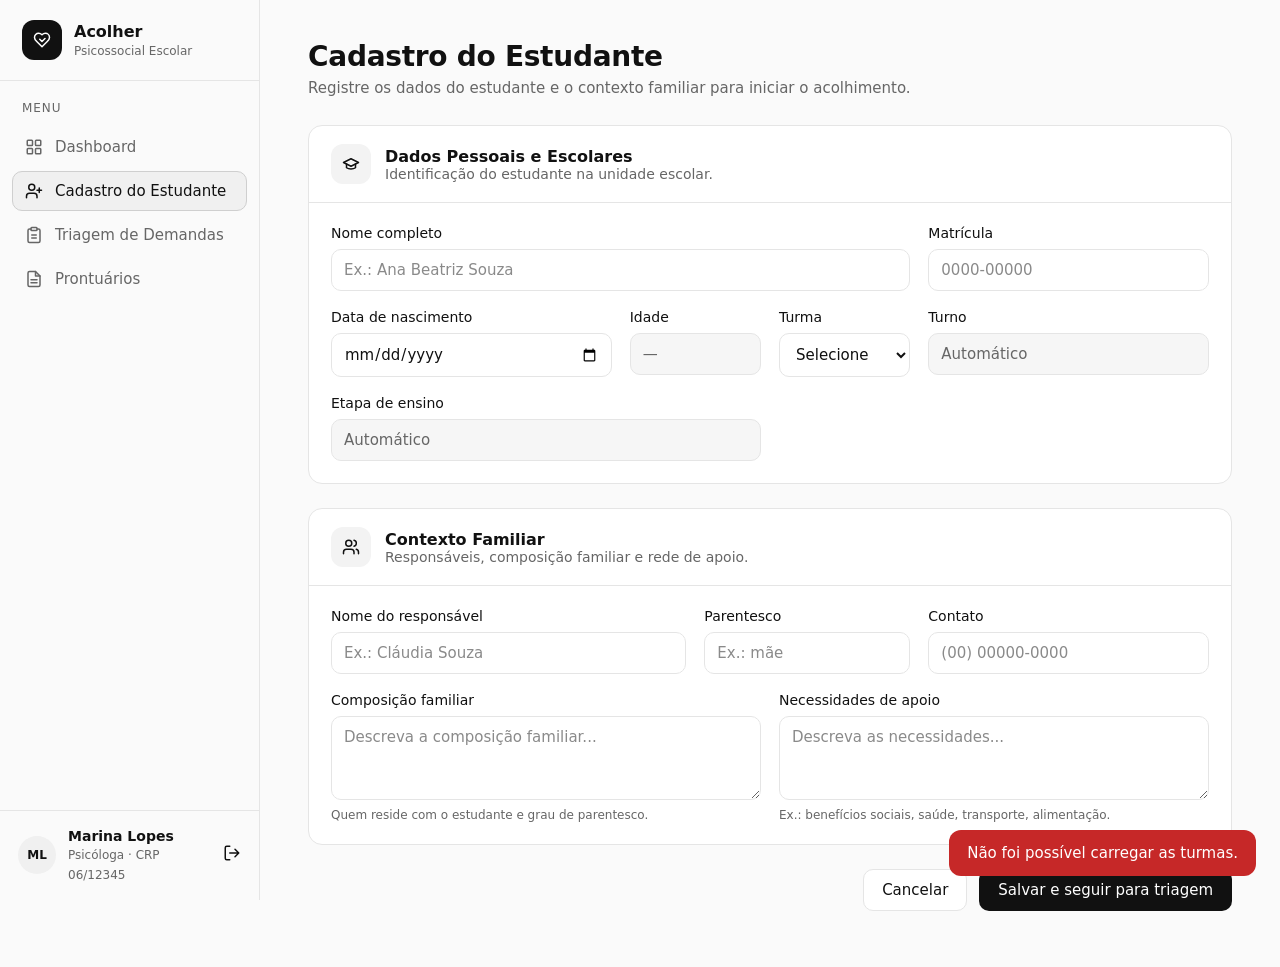
==== cadastro-estudante.html @ e1e07deb "Tela Cadastro Estudante Finalizado" ====
<!DOCTYPE html>
<html lang="pt-BR">
<head>
  <meta charset="UTF-8">
  <meta name="viewport" content="width=device-width, initial-scale=1">
  <title>Cadastro do Estudante · Acolher</title>
  <link rel="stylesheet" href="assets/css/style.css">
</head>
<body>

<!-- Ícones reaproveitáveis: usamos <use href="#i-nome"> onde precisar -->
<svg width="0" height="0" style="position:absolute" aria-hidden="true">
  <defs>
    <symbol id="i-logo" viewBox="0 0 24 24"><path d="M19 14c1.5-1.5 3-3.2 3-5.5A5.5 5.5 0 0 0 16.5 3c-1.8 0-3 .5-4.5 2-1.5-1.5-2.7-2-4.5-2A5.5 5.5 0 0 0 2 8.5c0 2.3 1.5 4 3 5.5l7 7Z"/><path d="m9 11 3 3 4-4"/></symbol>
    <symbol id="i-grid" viewBox="0 0 24 24"><rect x="3" y="3" width="7" height="7" rx="1"/><rect x="14" y="3" width="7" height="7" rx="1"/><rect x="14" y="14" width="7" height="7" rx="1"/><rect x="3" y="14" width="7" height="7" rx="1"/></symbol>
    <symbol id="i-user-plus" viewBox="0 0 24 24"><path d="M16 21v-2a4 4 0 0 0-4-4H6a4 4 0 0 0-4 4v2"/><circle cx="9" cy="7" r="4"/><path d="M19 8v6M22 11h-6"/></symbol>
    <symbol id="i-clipboard" viewBox="0 0 24 24"><rect x="8" y="2" width="8" height="4" rx="1"/><path d="M16 4h2a2 2 0 0 1 2 2v14a2 2 0 0 1-2 2H6a2 2 0 0 1-2-2V6a2 2 0 0 1 2-2h2M9 12h6M9 16h6"/></symbol>
    <symbol id="i-file" viewBox="0 0 24 24"><path d="M14 2H6a2 2 0 0 0-2 2v16a2 2 0 0 0 2 2h12a2 2 0 0 0 2-2V8Z"/><path d="M14 2v6h6M8 13h8M8 17h8"/></symbol>
    <symbol id="i-logout" viewBox="0 0 24 24"><path d="M9 21H5a2 2 0 0 1-2-2V5a2 2 0 0 1 2-2h4M16 17l5-5-5-5M21 12H9"/></symbol>
    <symbol id="i-school" viewBox="0 0 24 24"><path d="M22 10 12 5 2 10l10 5 10-5Z"/><path d="M6 12v5c3 2 9 2 12 0v-5"/></symbol>
    <symbol id="i-users" viewBox="0 0 24 24"><path d="M16 21v-2a4 4 0 0 0-4-4H6a4 4 0 0 0-4 4v2"/><circle cx="9" cy="7" r="4"/><path d="M22 21v-2a4 4 0 0 0-3-3.9M16 3.1a4 4 0 0 1 0 7.8"/></symbol>
  </defs>
</svg>

<div class="layout">

  <!-- ============ MENU LATERAL ============ -->
  <aside class="sidebar">
    <div class="marca">
      <div class="marca-icone"><svg class="icone"><use href="#i-logo"/></svg></div>
      <div>
        <strong>Acolher</strong>
        <span>Psicossocial Escolar</span>
      </div>
    </div>

    <nav class="menu">
      <p class="menu-titulo">MENU</p>
      <!-- As outras telas ainda não existem: os links serão ligados quando forem criadas -->
      <a href="#" title="Em breve"><svg class="icone"><use href="#i-grid"/></svg>Dashboard</a>
      <a href="cadastro-estudante.html" class="ativo"><svg class="icone"><use href="#i-user-plus"/></svg>Cadastro do Estudante</a>
      <a href="#" title="Em breve"><svg class="icone"><use href="#i-clipboard"/></svg>Triagem de Demandas</a>
      <a href="#" title="Em breve"><svg class="icone"><use href="#i-file"/></svg>Prontuários</a>
    </nav>

    <!-- Usuário logado (fixo por enquanto; virá da sessão quando existir login) -->
    <div class="usuario">
      <div class="avatar">ML</div>
      <div class="usuario-info">
        <strong>Marina Lopes</strong>
        <span>Psicóloga · CRP 06/12345</span>
      </div>
      <a href="#" class="sair" title="Sair"><svg class="icone"><use href="#i-logout"/></svg></a>
    </div>
  </aside>

  <!-- ============ CONTEÚDO ============ -->
  <main class="conteudo">
    <h1>Cadastro do Estudante</h1>
    <p class="subtitulo">Registre os dados do estudante e o contexto familiar para iniciar o acolhimento.</p>

    <!-- novalidate: a validação é feita pelo nosso JS (e pelo PHP), com mensagens em português -->
    <form id="form-estudante" novalidate>

      <!-- ---------- Card 1: dados pessoais e escolares ---------- -->
      <section class="card">
        <header class="card-topo">
          <div class="card-icone"><svg class="icone"><use href="#i-school"/></svg></div>
          <div>
            <h2>Dados Pessoais e Escolares</h2>
            <p>Identificação do estudante na unidade escolar.</p>
          </div>
        </header>

        <div class="grade">
          <div class="campo col-8">
            <label for="nome_completo">Nome completo</label>
            <input id="nome_completo" name="nome_completo" type="text" maxlength="150" placeholder="Ex.: Ana Beatriz Souza" required>
            <small class="erro" data-erro="nome_completo"></small>
          </div>

          <div class="campo col-4">
            <label for="matricula">Matrícula</label>
            <input id="matricula" name="matricula" type="text" maxlength="10" inputmode="numeric" placeholder="0000-00000" required>
            <small class="erro" data-erro="matricula"></small>
          </div>

          <div class="campo col-4">
            <label for="data_nascimento">Data de nascimento</label>
            <input id="data_nascimento" name="data_nascimento" type="date" required>
            <small class="erro" data-erro="data_nascimento"></small>
          </div>

          <!-- Idade: calculada pelo JS, não vai para o banco -->
          <div class="campo col-2">
            <label for="idade">Idade</label>
            <input id="idade" type="text" value="—" readonly tabindex="-1">
          </div>

          <div class="campo col-2">
            <label for="turma_id">Turma</label>
            <select id="turma_id" name="turma_id" required>
              <option value="">Selecione</option>
            </select>
            <small class="erro" data-erro="turma_id"></small>
          </div>

          <!-- Turno e Etapa: preenchidos automaticamente a partir da turma escolhida -->
          <div class="campo col-4">
            <label for="turno">Turno</label>
            <input id="turno" type="text" value="Automático" readonly tabindex="-1">
          </div>

          <div class="campo col-6">
            <label for="etapa">Etapa de ensino</label>
            <input id="etapa" type="text" value="Automático" readonly tabindex="-1">
          </div>
        </div>
      </section>

      <!-- ---------- Card 2: contexto familiar ---------- -->
      <section class="card">
        <header class="card-topo">
          <div class="card-icone"><svg class="icone"><use href="#i-users"/></svg></div>
          <div>
            <h2>Contexto Familiar</h2>
            <p>Responsáveis, composição familiar e rede de apoio.</p>
          </div>
        </header>

        <div class="grade">
          <div class="campo col-5">
            <label for="responsavel_nome">Nome do responsável</label>
            <input id="responsavel_nome" name="responsavel_nome" type="text" maxlength="150" placeholder="Ex.: Cláudia Souza" required>
            <small class="erro" data-erro="responsavel_nome"></small>
          </div>

          <div class="campo col-3">
            <label for="responsavel_parentesco">Parentesco</label>
            <input id="responsavel_parentesco" name="responsavel_parentesco" type="text" maxlength="40" placeholder="Ex.: mãe" required>
            <small class="erro" data-erro="responsavel_parentesco"></small>
          </div>

          <div class="campo col-4">
            <label for="responsavel_telefone">Contato</label>
            <input id="responsavel_telefone" name="responsavel_telefone" type="tel" maxlength="15" inputmode="numeric" placeholder="(00) 00000-0000" required>
            <small class="erro" data-erro="responsavel_telefone"></small>
          </div>

          <div class="campo col-6">
            <label for="composicao_familiar">Composição familiar</label>
            <textarea id="composicao_familiar" name="composicao_familiar" rows="3" placeholder="Descreva a composição familiar..."></textarea>
            <small class="dica">Quem reside com o estudante e grau de parentesco.</small>
          </div>

          <div class="campo col-6">
            <label for="necessidades_apoio">Necessidades de apoio</label>
            <textarea id="necessidades_apoio" name="necessidades_apoio" rows="3" placeholder="Descreva as necessidades..."></textarea>
            <small class="dica">Ex.: benefícios sociais, saúde, transporte, alimentação.</small>
          </div>
        </div>
      </section>

      <div class="acoes">
        <button type="button" id="btn-cancelar" class="btn btn-claro">Cancelar</button>
        <button type="submit" id="btn-salvar" class="btn btn-escuro">Salvar e seguir para triagem</button>
      </div>
    </form>
  </main>
</div>

<!-- Aviso rápido (sucesso/erro) no canto da tela -->
<div id="aviso" class="aviso" role="status" aria-live="polite"></div>

<script src="assets/js/cadastro.js"></script>
</body>
</html>
---- assets/css/style.css ----
/* =====================================================
   style.css — estilos compartilhados por todas as telas
   (as próximas telas reaproveitam este mesmo arquivo)
   ===================================================== */

/* ---------- Cores e medidas em um lugar só (fácil de trocar) ---------- */
:root {
  --fundo: #fafafa;
  --branco: #ffffff;
  --texto: #111111;
  --texto-suave: #666666;
  --borda: #e5e5e5;
  --escuro: #111111;
  --erro: #c62828;
  --sucesso: #1b7f4b;
  --raio: 14px;
  --largura-menu: 260px;
}

* { box-sizing: border-box; margin: 0; }

body {
  font-family: Inter, system-ui, -apple-system, "Segoe UI", Roboto, sans-serif;
  font-size: 15px;
  color: var(--texto);
  background: var(--fundo);
}

/* ---------- Estrutura geral: menu à esquerda + conteúdo ---------- */
.layout {
  display: grid;
  grid-template-columns: var(--largura-menu) 1fr;
  min-height: 100vh;
}

.icone {
  width: 18px; height: 18px; flex-shrink: 0;
  fill: none; stroke: currentColor; stroke-width: 2;
  stroke-linecap: round; stroke-linejoin: round;
}

/* ---------- Menu lateral ---------- */
.sidebar {
  display: flex; flex-direction: column;
  position: sticky; top: 0; height: 100vh;
  background: var(--fundo);
  border-right: 1px solid var(--borda);
}

.marca {
  display: flex; align-items: center; gap: 12px;
  padding: 20px 22px;
  border-bottom: 1px solid var(--borda);
}
.marca strong { display: block; font-size: 16px; }
.marca span { font-size: 12px; color: var(--texto-suave); }
.marca-icone {
  width: 40px; height: 40px; border-radius: 12px;
  background: var(--escuro); color: #fff;
  display: grid; place-items: center;
}

.menu { flex: 1; padding: 20px 12px; display: flex; flex-direction: column; gap: 4px; }
.menu-titulo { font-size: 12px; letter-spacing: .08em; color: var(--texto-suave); padding: 0 10px 8px; }
.menu a {
  display: flex; align-items: center; gap: 12px;
  padding: 10px 12px; border-radius: 10px;
  color: var(--texto-suave); text-decoration: none;
  border: 1px solid transparent;
}
.menu a:hover { background: #f0f0f0; }
.menu a.ativo { color: var(--texto); background: #f0f0f0; border-color: #cfcfcf; font-weight: 500; }

.usuario {
  display: flex; align-items: center; gap: 12px;
  padding: 16px 18px; border-top: 1px solid var(--borda);
}
.avatar {
  width: 38px; height: 38px; border-radius: 50%;
  background: #f0f0f0; font-size: 12px; font-weight: 600;
  display: grid; place-items: center;
}
.usuario-info { flex: 1; min-width: 0; line-height: 1.3; }
.usuario-info strong { display: block; font-size: 14px; }
.usuario-info span { font-size: 12px; color: var(--texto-suave); }
.sair { color: var(--texto); }

/* ---------- Conteúdo ---------- */
.conteudo { padding: 40px 48px 56px; max-width: 1100px; width: 100%; }
h1 { font-size: 28px; font-weight: 600; letter-spacing: -.01em; }
.subtitulo { color: var(--texto-suave); margin: 6px 0 28px; }

/* ---------- Cards ---------- */
.card {
  background: var(--branco);
  border: 1px solid var(--borda);
  border-radius: var(--raio);
  margin-bottom: 24px;
  overflow: hidden;
}
.card-topo {
  display: flex; align-items: center; gap: 14px;
  padding: 18px 22px; border-bottom: 1px solid var(--borda);
}
.card-topo h2 { font-size: 16px; font-weight: 600; }
.card-topo p { font-size: 14px; color: var(--texto-suave); }
.card-icone {
  width: 40px; height: 40px; border-radius: 12px;
  background: #f3f3f3; display: grid; place-items: center;
}

/* ---------- Grade de 12 colunas para os campos ---------- */
.grade {
  display: grid; grid-template-columns: repeat(12, 1fr);
  gap: 18px 18px; padding: 22px;
}
.col-2 { grid-column: span 2; }
.col-3 { grid-column: span 3; }
.col-4 { grid-column: span 4; }
.col-5 { grid-column: span 5; }
.col-6 { grid-column: span 6; }
.col-8 { grid-column: span 8; }

/* ---------- Campos de formulário ---------- */
.campo { display: flex; flex-direction: column; gap: 8px; min-width: 0; }
label { font-size: 14px; font-weight: 500; }

input, select, textarea {
  font: inherit; color: inherit; width: 100%;
  padding: 11px 12px;
  background: var(--branco);
  border: 1px solid var(--borda); border-radius: 10px;
}
textarea { resize: vertical; min-height: 84px; }
input::placeholder, textarea::placeholder { color: #8a8a8a; }
input:focus, select:focus, textarea:focus { outline: 2px solid #111; outline-offset: 1px; }
input[readonly] { background: #f6f6f6; color: var(--texto-suave); cursor: default; }

.dica { font-size: 12px; color: var(--texto-suave); }

/* Mensagem de erro: só aparece quando o JS escreve algo nela */
.erro { font-size: 12px; color: var(--erro); }
.erro:empty { display: none; }
.campo.com-erro input, .campo.com-erro select { border-color: var(--erro); }

/* ---------- Botões ---------- */
.acoes { display: flex; justify-content: flex-end; gap: 12px; }
.btn {
  font: inherit; font-weight: 500; cursor: pointer;
  padding: 11px 18px; border-radius: 10px; border: 1px solid transparent;
}
.btn-escuro { background: var(--escuro); color: #fff; }
.btn-escuro:hover { background: #333; }
.btn-claro { background: var(--branco); color: var(--texto); border-color: var(--borda); }
.btn-claro:hover { background: #f3f3f3; }
.btn:disabled { opacity: .6; cursor: wait; }

/* ---------- Aviso (toast) ---------- */
.aviso {
  position: fixed; right: 24px; bottom: 24px; z-index: 10;
  max-width: 340px; padding: 14px 18px; border-radius: 12px;
  color: #fff; font-weight: 500;
  opacity: 0; transform: translateY(8px); pointer-events: none;
  transition: opacity .2s, transform .2s;
}
.aviso.visivel { opacity: 1; transform: none; }
.aviso.ok { background: var(--sucesso); }
.aviso.falha { background: var(--erro); }

/* ---------- Telas menores (tablet/celular) ---------- */
@media (max-width: 860px) {
  .layout { grid-template-columns: 1fr; }
  .sidebar { position: static; height: auto; }
  .menu { flex-direction: row; flex-wrap: wrap; padding: 12px; }
  .menu-titulo, .usuario { display: none; }
  .conteudo { padding: 24px 16px 40px; }
  /* todos os campos ocupam a linha inteira */
  .col-2, .col-3, .col-4, .col-5, .col-6, .col-8 { grid-column: span 12; }
  .acoes { flex-direction: column-reverse; }
}
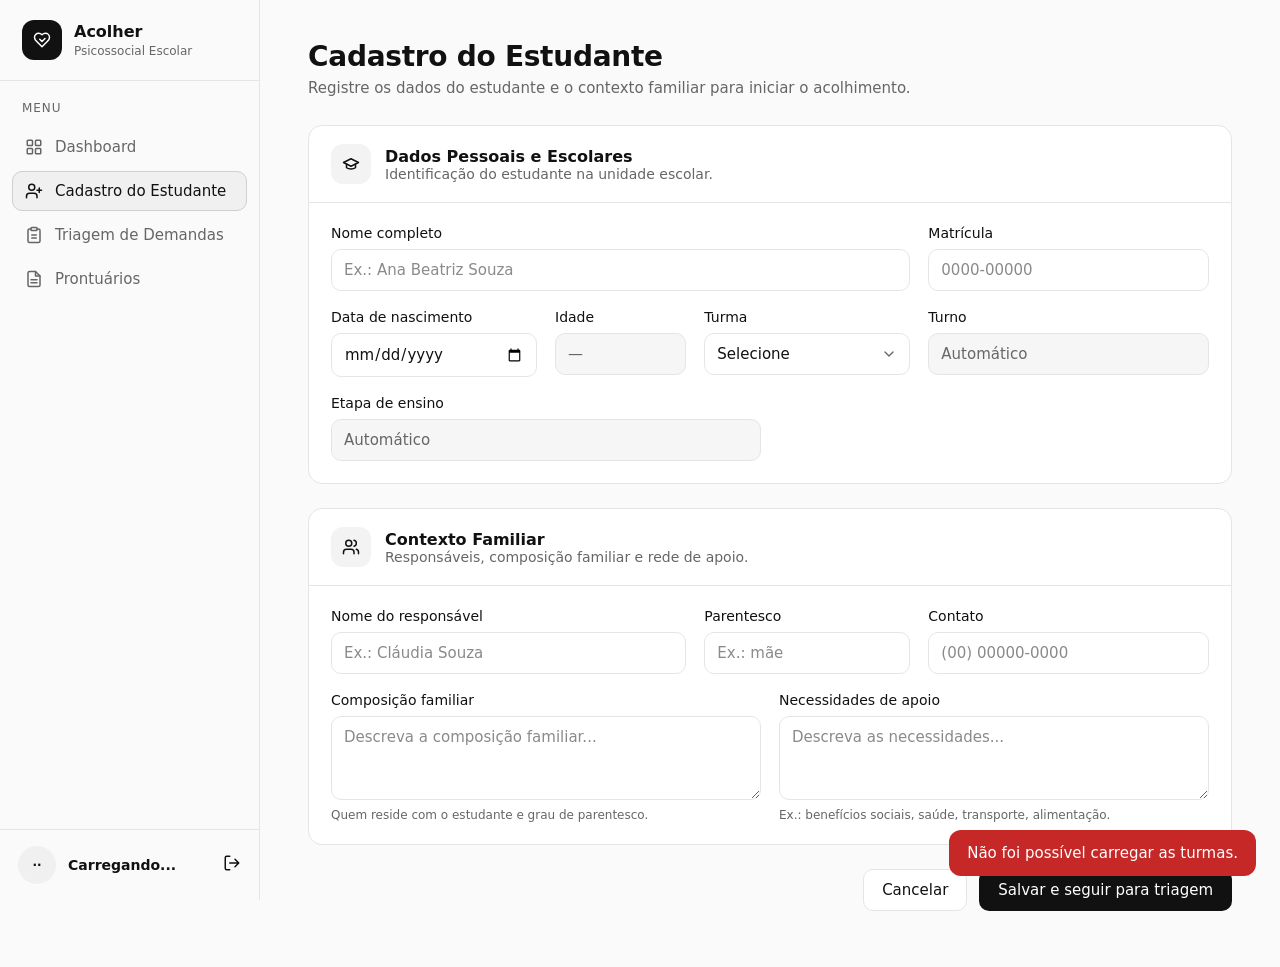
==== commit 9bddb4ab: "Tela de Prontuário finalizada" ====
--- a/cadastro-estudante.html
+++ b/cadastro-estudante.html
@@ -40,15 +40,15 @@
       <a href="#" title="Em breve"><svg class="icone"><use href="#i-grid"/></svg>Dashboard</a>
       <a href="cadastro-estudante.html" class="ativo"><svg class="icone"><use href="#i-user-plus"/></svg>Cadastro do Estudante</a>
       <a href="#" title="Em breve"><svg class="icone"><use href="#i-clipboard"/></svg>Triagem de Demandas</a>
-      <a href="#" title="Em breve"><svg class="icone"><use href="#i-file"/></svg>Prontuários</a>
+      <a href="prontuario.html"><svg class="icone"><use href="#i-file"/></svg>Prontuários</a>
     </nav>
 
-    <!-- Usuário logado (fixo por enquanto; virá da sessão quando existir login) -->
+    <!-- Usuário logado: preenchido pelo comum.js (carregarUsuario) -->
     <div class="usuario">
-      <div class="avatar">ML</div>
+      <div class="avatar" id="usuario-avatar">··</div>
       <div class="usuario-info">
-        <strong>Marina Lopes</strong>
-        <span>Psicóloga · CRP 06/12345</span>
+        <strong id="usuario-nome">Carregando...</strong>
+        <span id="usuario-cargo"></span>
       </div>
       <a href="#" class="sair" title="Sair"><svg class="icone"><use href="#i-logout"/></svg></a>
     </div>
@@ -85,7 +85,7 @@
             <small class="erro" data-erro="matricula"></small>
           </div>
 
-          <div class="campo col-4">
+          <div class="campo col-3">
             <label for="data_nascimento">Data de nascimento</label>
             <input id="data_nascimento" name="data_nascimento" type="date" required>
             <small class="erro" data-erro="data_nascimento"></small>
@@ -97,7 +97,7 @@
             <input id="idade" type="text" value="—" readonly tabindex="-1">
           </div>
 
-          <div class="campo col-2">
+          <div class="campo col-3">
             <label for="turma_id">Turma</label>
             <select id="turma_id" name="turma_id" required>
               <option value="">Selecione</option>
@@ -172,6 +172,7 @@
 <!-- Aviso rápido (sucesso/erro) no canto da tela -->
 <div id="aviso" class="aviso" role="status" aria-live="polite"></div>
 
+<script src="assets/js/comum.js"></script>
 <script src="assets/js/cadastro.js"></script>
 </body>
 </html>
--- a/assets/css/style.css
+++ b/assets/css/style.css
@@ -29,7 +29,7 @@
 /* ---------- Estrutura geral: menu à esquerda + conteúdo ---------- */
 .layout {
   display: grid;
-  grid-template-columns: var(--largura-menu) 1fr;
+  grid-template-columns: var(--largura-menu) minmax(0, 1fr);
   min-height: 100vh;
 }
 
@@ -82,11 +82,14 @@
 }
 .usuario-info { flex: 1; min-width: 0; line-height: 1.3; }
 .usuario-info strong { display: block; font-size: 14px; }
-.usuario-info span { font-size: 12px; color: var(--texto-suave); }
+.usuario-info span {
+  display: block; font-size: 12px; color: var(--texto-suave);
+  white-space: nowrap; overflow: hidden; text-overflow: ellipsis;
+}
 .sair { color: var(--texto); }
 
 /* ---------- Conteúdo ---------- */
-.conteudo { padding: 40px 48px 56px; max-width: 1100px; width: 100%; }
+.conteudo { min-width: 0; padding: 40px 48px 56px; max-width: 1100px; width: 100%; }
 h1 { font-size: 28px; font-weight: 600; letter-spacing: -.01em; }
 .subtitulo { color: var(--texto-suave); margin: 6px 0 28px; }
 
@@ -132,6 +135,14 @@
   border: 1px solid var(--borda); border-radius: 10px;
 }
 textarea { resize: vertical; min-height: 84px; }
+
+/* Select com seta própria (igual em todos os navegadores) */
+select {
+  appearance: none; -webkit-appearance: none; cursor: pointer;
+  padding-right: 38px;
+  background: #fff url("data:image/svg+xml,%3Csvg xmlns='http://www.w3.org/2000/svg' viewBox='0 0 24 24' fill='none' stroke='%23666' stroke-width='2' stroke-linecap='round' stroke-linejoin='round'%3E%3Cpath d='m6 9 6 6 6-6'/%3E%3C/svg%3E") no-repeat right 12px center / 16px;
+}
+select:disabled, input:disabled { background-color: #f6f6f6; color: #999; cursor: not-allowed; }
 input::placeholder, textarea::placeholder { color: #8a8a8a; }
 input:focus, select:focus, textarea:focus { outline: 2px solid #111; outline-offset: 1px; }
 input[readonly] { background: #f6f6f6; color: var(--texto-suave); cursor: default; }
@@ -178,3 +189,80 @@
   .col-2, .col-3, .col-4, .col-5, .col-6, .col-8 { grid-column: span 12; }
   .acoes { flex-direction: column-reverse; }
 }
+
+/* =====================================================
+   TELA DE PRONTUÁRIO
+   ===================================================== */
+[hidden] { display: none !important; }
+.col-12 { grid-column: span 12; }
+.conteudo.largo { max-width: 1240px; }
+
+/* ---------- Ficha do estudante ---------- */
+.ficha-topo { display: flex; align-items: center; gap: 18px; padding: 22px 24px; }
+.avatar.grande { width: 60px; height: 60px; font-size: 18px; }
+.voltar { font-size: 13px; color: var(--texto-suave); text-decoration: none; }
+.voltar:hover { color: var(--texto); }
+.ficha-nome { display: flex; align-items: center; gap: 12px; flex-wrap: wrap; margin: 2px 0; }
+.ficha-nome h1 { font-size: 24px; }
+.subtitulo-ficha { color: var(--texto-suave); }
+.ficha-dados {
+  display: grid; grid-template-columns: repeat(auto-fit, minmax(180px, 1fr)); gap: 16px;
+  padding: 16px 24px; border-top: 1px solid var(--borda); margin: 0;
+}
+.ficha-dados dt { font-size: 12px; color: var(--texto-suave); }
+.ficha-dados dd { margin: 2px 0 0; font-weight: 500; }
+
+/* Selo de status */
+.selo {
+  display: inline-block; font-size: 12px; font-weight: 500;
+  padding: 3px 10px; border-radius: 999px;
+  background: #f3f3f3; border: 1px solid var(--borda);
+}
+.selo-alerta { background: #fdecec; border-color: #f5c2c2; color: var(--erro); }
+
+/* ---------- Duas colunas ---------- */
+.duas-colunas { display: grid; grid-template-columns: minmax(0, 1fr) minmax(0, 1.15fr); gap: 24px; align-items: start; }
+.duas-colunas > * { min-width: 0; }
+
+/* Textos longos (nomes, descrições) quebram em vez de vazar do cartão */
+.ficha-nome h1, .ficha-dados dd, .item-titulo, .item-autor, .item-texto, .item-enc strong {
+  overflow-wrap: anywhere;
+}
+.card-rodape {
+  display: flex; justify-content: flex-end; gap: 12px;
+  padding: 16px 22px; border-top: 1px solid var(--borda); background: #fcfcfc;
+}
+
+/* ---------- Linha do tempo ---------- */
+.linha-tempo { list-style: none; padding: 22px 22px 8px 40px; margin: 0; }
+.item-tempo { position: relative; padding: 0 0 22px 18px; border-left: 2px solid var(--borda); }
+.item-tempo::before { /* bolinha */
+  content: ""; position: absolute; left: -6px; top: 2px;
+  width: 10px; height: 10px; border-radius: 50%; background: #c8c8c8;
+}
+.item-tempo:first-child::before { background: var(--escuro); } /* o mais recente fica preto */
+.item-tempo:last-child { border-left-color: transparent; }
+.item-data { display: block; font-size: 12px; color: var(--texto-suave); }
+.item-titulo { display: block; margin-top: 2px; }
+.item-autor { display: block; font-size: 13px; color: var(--texto-suave); }
+.item-texto { margin: 8px 0; line-height: 1.45; white-space: pre-line; }
+.etiqueta {
+  display: inline-block; font-size: 12px; padding: 2px 10px;
+  border: 1px solid var(--borda); border-radius: 999px; background: #fff;
+}
+.vazio { color: var(--texto-suave); padding: 6px 0 14px; }
+.linha-tempo .vazio, .lista-enc .vazio { list-style: none; margin-left: -18px; }
+p.vazio { padding: 24px; }
+
+/* ---------- Encaminhamentos ---------- */
+.lista-enc { list-style: none; margin: 0; padding: 8px 22px 14px; }
+.item-enc {
+  display: flex; justify-content: space-between; align-items: center; gap: 12px;
+  padding: 12px 0; border-bottom: 1px solid var(--borda);
+}
+.item-enc:last-child { border-bottom: 0; }
+
+@media (max-width: 1240px) {
+  .duas-colunas { grid-template-columns: minmax(0, 1fr); }
+}
+@media (max-width: 860px) { .col-12 { grid-column: span 12; } }
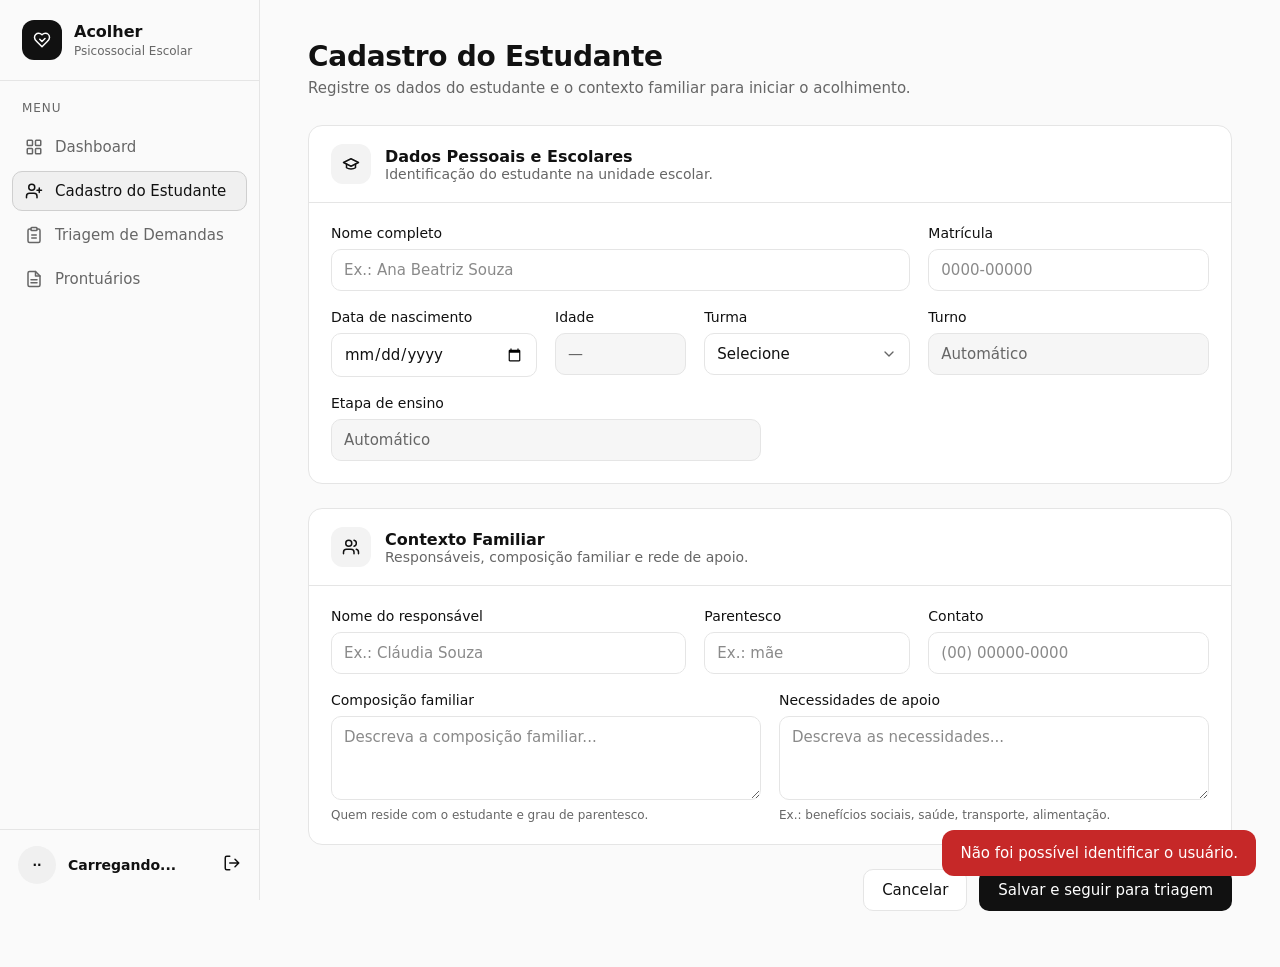
==== commit 546c57dd: "Tela de Triagem Finalizada" ====
--- a/cadastro-estudante.html
+++ b/cadastro-estudante.html
@@ -39,7 +39,7 @@
       <!-- As outras telas ainda não existem: os links serão ligados quando forem criadas -->
       <a href="#" title="Em breve"><svg class="icone"><use href="#i-grid"/></svg>Dashboard</a>
       <a href="cadastro-estudante.html" class="ativo"><svg class="icone"><use href="#i-user-plus"/></svg>Cadastro do Estudante</a>
-      <a href="#" title="Em breve"><svg class="icone"><use href="#i-clipboard"/></svg>Triagem de Demandas</a>
+      <a href="triagem-demandas.html"><svg class="icone"><use href="#i-clipboard"/></svg>Triagem de Demandas</a>
       <a href="prontuario.html"><svg class="icone"><use href="#i-file"/></svg>Prontuários</a>
     </nav>
 
--- a/assets/css/style.css
+++ b/assets/css/style.css
@@ -251,7 +251,8 @@
   border: 1px solid var(--borda); border-radius: 999px; background: #fff;
 }
 .vazio { color: var(--texto-suave); padding: 6px 0 14px; }
-.linha-tempo .vazio, .lista-enc .vazio { list-style: none; margin-left: -18px; }
+.linha-tempo .vazio { list-style: none; margin-left: -18px; }
+.lista-enc .vazio { list-style: none; }
 p.vazio { padding: 24px; }
 
 /* ---------- Encaminhamentos ---------- */
@@ -266,3 +267,35 @@
   .duas-colunas { grid-template-columns: minmax(0, 1fr); }
 }
 @media (max-width: 860px) { .col-12 { grid-column: span 12; } }
+
+/* =====================================================
+   TELA DE TRIAGEM
+   ===================================================== */
+.corpo { padding: 22px; display: flex; flex-direction: column; gap: 20px; }
+
+/* Cartões de checkbox (3 por linha) */
+.opcoes { display: grid; grid-template-columns: repeat(3, minmax(0, 1fr)); gap: 14px; }
+.opcao {
+  display: flex; align-items: flex-start; gap: 12px;
+  padding: 14px 16px; background: var(--branco);
+  border: 1px solid var(--borda); border-radius: 12px;
+  font-weight: 400; line-height: 1.4; cursor: pointer;
+}
+.opcao:hover { background: #fafafa; }
+.opcao:has(input:checked) { border-color: var(--escuro); background: #f6f6f6; } /* marcada */
+.opcao input { width: 18px; height: 18px; padding: 0; margin-top: 2px; flex-shrink: 0; accent-color: #111; cursor: pointer; }
+.opcao span { overflow-wrap: anywhere; }
+
+/* Aviso informativo (estudante já triado) */
+.nota {
+  padding: 12px 14px; border-radius: 10px; font-size: 14px; line-height: 1.5;
+  background: #fff8e6; border: 1px solid #f0dca0;
+}
+.nota a { color: var(--texto); font-weight: 500; }
+
+/* Chips das demandas na linha do tempo do prontuário */
+.chips { display: flex; flex-wrap: wrap; gap: 6px; margin: 8px 0; }
+.etiqueta.demanda { background: #f3f3f3; }
+
+@media (max-width: 1240px) { .opcoes { grid-template-columns: repeat(2, minmax(0, 1fr)); } }
+@media (max-width: 700px) { .opcoes { grid-template-columns: minmax(0, 1fr); } }
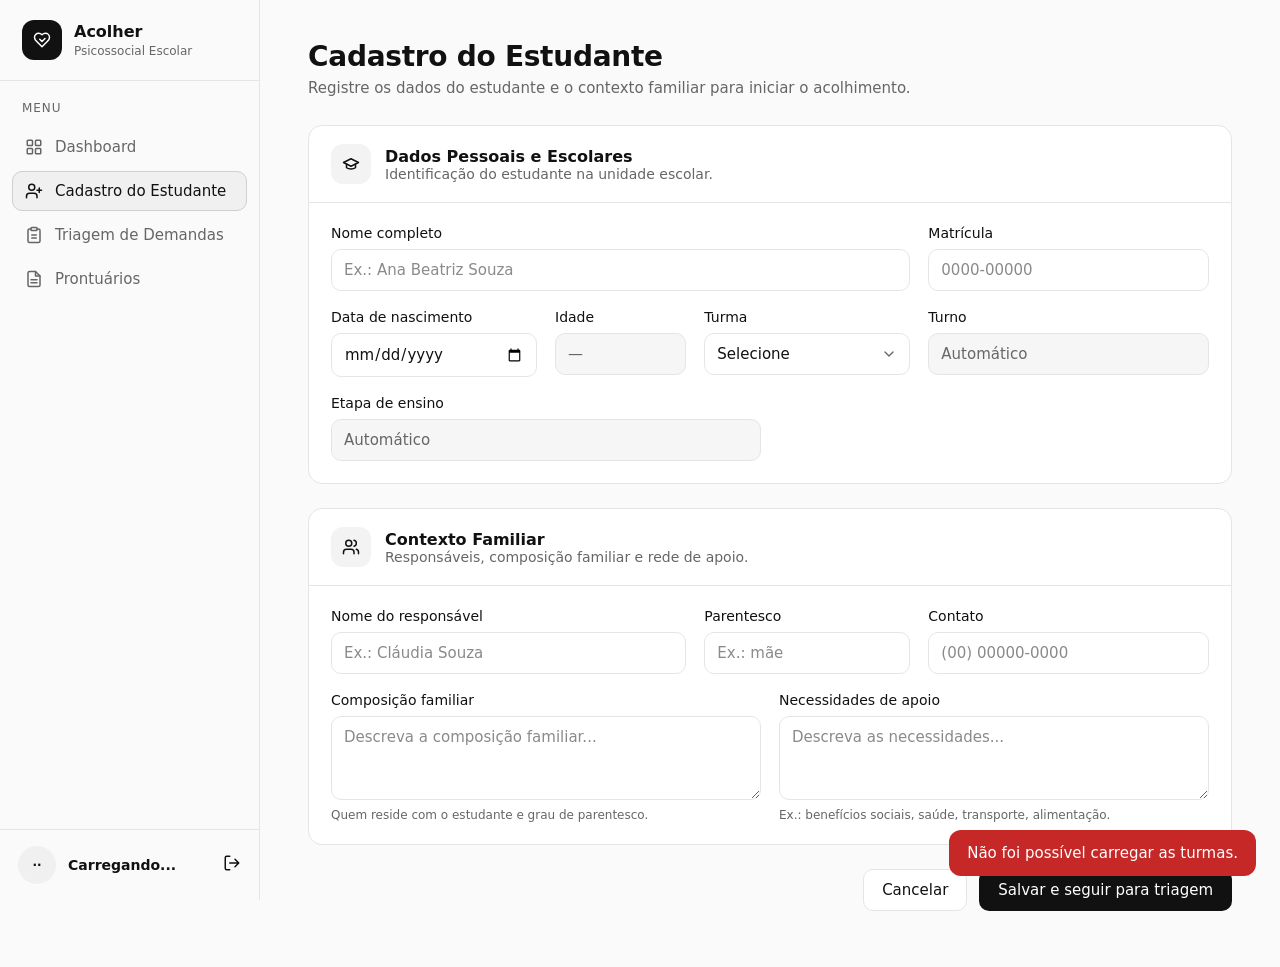
==== commit 21a19fcc: "Tela de Dashboard Finalizada" ====
--- a/cadastro-estudante.html
+++ b/cadastro-estudante.html
@@ -37,7 +37,7 @@
     <nav class="menu">
       <p class="menu-titulo">MENU</p>
       <!-- As outras telas ainda não existem: os links serão ligados quando forem criadas -->
-      <a href="#" title="Em breve"><svg class="icone"><use href="#i-grid"/></svg>Dashboard</a>
+      <a href="index.html"><svg class="icone"><use href="#i-grid"/></svg>Dashboard</a>
       <a href="cadastro-estudante.html" class="ativo"><svg class="icone"><use href="#i-user-plus"/></svg>Cadastro do Estudante</a>
       <a href="triagem-demandas.html"><svg class="icone"><use href="#i-clipboard"/></svg>Triagem de Demandas</a>
       <a href="prontuario.html"><svg class="icone"><use href="#i-file"/></svg>Prontuários</a>
--- a/assets/css/style.css
+++ b/assets/css/style.css
@@ -180,7 +180,7 @@
 
 /* ---------- Telas menores (tablet/celular) ---------- */
 @media (max-width: 860px) {
-  .layout { grid-template-columns: 1fr; }
+  .layout { grid-template-columns: minmax(0, 1fr); } /* minmax: a coluna pode encolher (a tabela rola por dentro) */
   .sidebar { position: static; height: auto; }
   .menu { flex-direction: row; flex-wrap: wrap; padding: 12px; }
   .menu-titulo, .usuario { display: none; }
@@ -299,3 +299,84 @@
 
 @media (max-width: 1240px) { .opcoes { grid-template-columns: repeat(2, minmax(0, 1fr)); } }
 @media (max-width: 700px) { .opcoes { grid-template-columns: minmax(0, 1fr); } }
+
+/* =====================================================
+   DASHBOARD
+   ===================================================== */
+.topo-pagina { display: flex; justify-content: space-between; align-items: flex-start; gap: 16px; flex-wrap: wrap; }
+.topo-pagina .btn { margin-bottom: 24px; } /* respiro quando o botão desce para baixo do título (celular) */
+a.btn { display: inline-flex; align-items: center; gap: 8px; text-decoration: none; }
+
+/* ---------- 4 indicadores ---------- */
+.cards-resumo { display: grid; grid-template-columns: repeat(5, minmax(0, 1fr)); gap: 16px; margin-bottom: 24px; }
+.cards-resumo .card { margin-bottom: 0; }
+.indicador { padding: 18px 20px; display: flex; flex-direction: column; gap: 6px; }
+.indicador-rotulo { color: var(--texto-suave); font-size: 14px; line-height: 1.3; min-height: 2.6em; } /* 2 linhas reservadas: os números ficam alinhados entre os cards */
+.indicador-valor { font-size: 36px; font-weight: 600; line-height: 1.1; }
+.indicador-alerta { font-size: 13px; font-weight: 500; color: var(--erro); }
+
+/* ---------- Cabeçalho do cartão com busca ---------- */
+.card-topo.entre { justify-content: space-between; flex-wrap: wrap; }
+.busca { position: relative; flex: 1 1 280px; max-width: 420px; }
+.busca .icone { position: absolute; left: 14px; top: 50%; transform: translateY(-50%); color: var(--texto-suave); pointer-events: none; }
+.busca input { padding-left: 42px; }
+
+/* ---------- Tabela ---------- */
+.tabela-rolagem { overflow-x: auto; position: relative; } /* position: prende o texto escondido (.so-leitor) aqui dentro */
+.tabela { width: 100%; min-width: 720px; border-collapse: collapse; }
+.tabela th {
+  text-align: left; font-weight: 500; font-size: 14px;
+  padding: 16px 22px; border-bottom: 1px solid var(--borda);
+}
+.tabela td { padding: 16px 22px; border-bottom: 1px solid var(--borda); vertical-align: middle; }
+.tabela tbody tr:last-child td { border-bottom: 0; }
+.tabela td:nth-child(2), .tabela td:nth-child(3) { white-space: nowrap; } /* turma e data não quebram */
+.linha-clicavel { cursor: pointer; }
+.linha-clicavel:hover { background: #fafafa; }
+.nome-aluno a { display: block; color: var(--texto); font-weight: 500; text-decoration: none; margin-bottom: 6px; overflow-wrap: anywhere; }
+.nome-aluno a:hover { text-decoration: underline; }
+.col-seta { width: 48px; text-align: right; color: var(--texto-suave); }
+.tabela td.vazio { text-align: center; padding: 32px 22px; color: var(--texto-suave); }
+.so-leitor { position: absolute; width: 1px; height: 1px; overflow: hidden; clip: rect(0 0 0 0); } /* só para leitores de tela */
+
+/* Selo "Triagem" fica só com contorno, como no wireframe */
+.selo-triagem { background: #fff; }
+
+@media (max-width: 1240px) { .cards-resumo { grid-template-columns: repeat(3, minmax(0, 1fr)); } }
+@media (max-width: 760px) { .cards-resumo { grid-template-columns: repeat(2, minmax(0, 1fr)); } }
+@media (max-width: 560px) { .cards-resumo { grid-template-columns: minmax(0, 1fr); } }
+
+/* ---------- Dashboard: paginação, foco e celular ---------- */
+.paginacao {
+  display: flex; justify-content: space-between; align-items: center; gap: 12px; flex-wrap: wrap;
+  padding: 14px 22px; border-top: 1px solid var(--borda); font-size: 14px; color: var(--texto-suave);
+}
+.pag-botoes { display: flex; align-items: center; gap: 12px; }
+.pag-botoes .btn { padding: 8px 14px; }
+
+/* Quem navega por teclado vê qual linha está em foco */
+.linha-clicavel:focus-within { background: #f3f3f3; }
+.nome-aluno a:focus-visible { outline: 2px solid #111; outline-offset: 2px; border-radius: 4px; }
+.tabela td.vazio .btn { margin-left: 8px; }
+
+/* Celular: cada estudante vira um "cartãozinho" (nada de rolar para o lado) */
+@media (max-width: 700px) {
+  .tabela { min-width: 0; }
+  .tabela thead { display: none; }
+  .tabela, .tabela tbody { display: block; }
+  .tabela tr { display: block; padding: 14px 22px; border-bottom: 1px solid var(--borda); }
+  .tabela tbody tr:last-child { border-bottom: 0; }
+  .tabela td { display: block; padding: 0; border: 0; }
+  .tabela td.nome-aluno { margin-bottom: 8px; }
+  .tabela td[data-label] {
+    display: flex; justify-content: space-between; gap: 16px;
+    padding: 3px 0; font-size: 14px; white-space: normal;
+  }
+  .tabela td[data-label]::before { content: attr(data-label); color: var(--texto-suave); }
+  .tabela td.col-seta { display: none; }
+  .tabela td.vazio { text-align: center; padding: 20px 0; }
+  .paginacao { flex-direction: column; align-items: stretch; text-align: center; }
+  .pag-botoes { justify-content: space-between; }
+}
+
+@media (max-width: 560px) { .indicador-rotulo { min-height: 0; } }
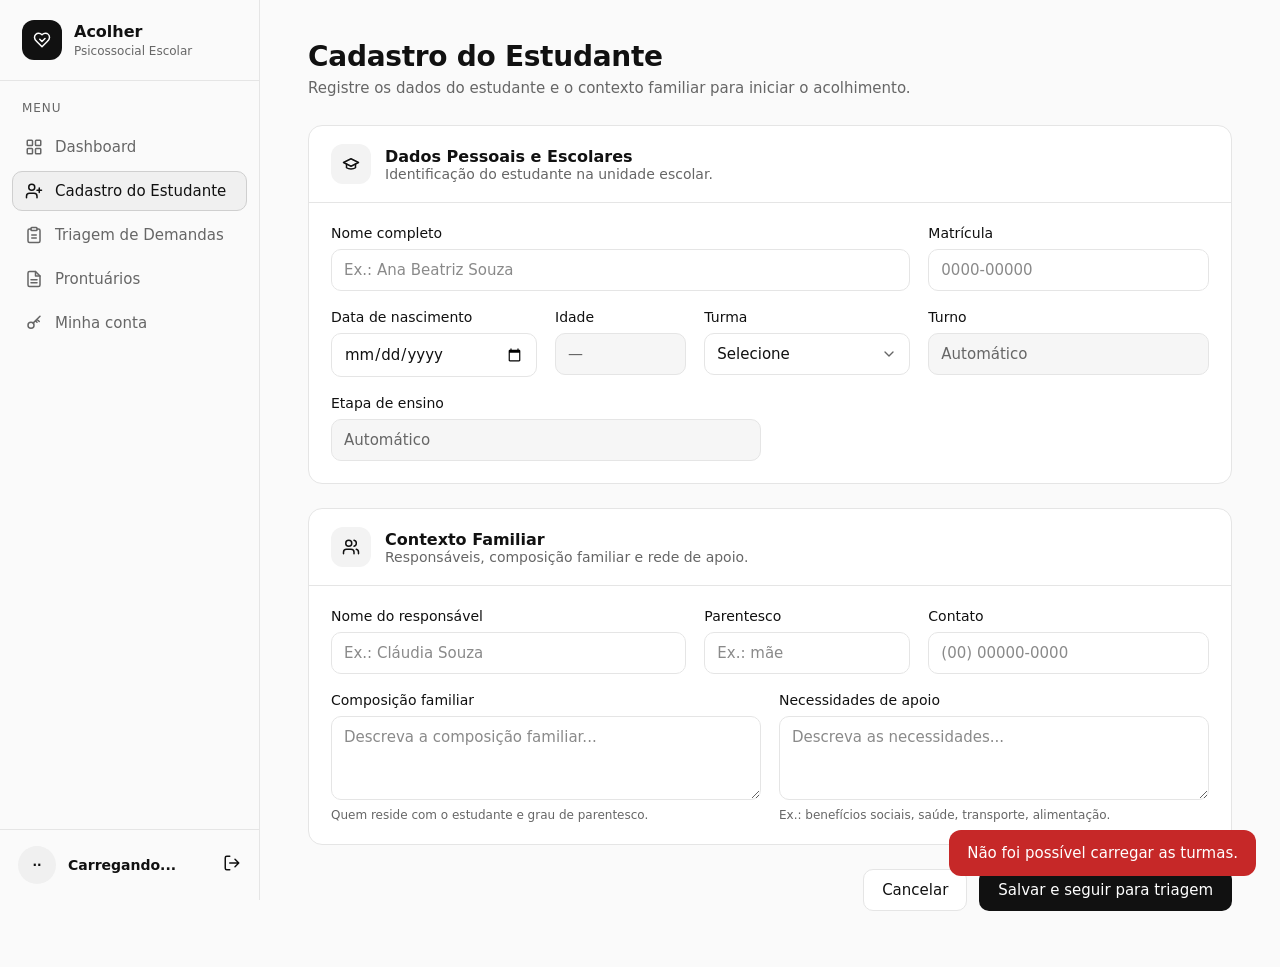
==== commit f5bd2489: "Tela de Administrador Finalizada" ====
--- a/cadastro-estudante.html
+++ b/cadastro-estudante.html
@@ -19,6 +19,7 @@
     <symbol id="i-logout" viewBox="0 0 24 24"><path d="M9 21H5a2 2 0 0 1-2-2V5a2 2 0 0 1 2-2h4M16 17l5-5-5-5M21 12H9"/></symbol>
     <symbol id="i-school" viewBox="0 0 24 24"><path d="M22 10 12 5 2 10l10 5 10-5Z"/><path d="M6 12v5c3 2 9 2 12 0v-5"/></symbol>
     <symbol id="i-users" viewBox="0 0 24 24"><path d="M16 21v-2a4 4 0 0 0-4-4H6a4 4 0 0 0-4 4v2"/><circle cx="9" cy="7" r="4"/><path d="M22 21v-2a4 4 0 0 0-3-3.9M16 3.1a4 4 0 0 1 0 7.8"/></symbol>
+    <symbol id="i-key" viewBox="0 0 24 24"><circle cx="8" cy="15" r="4"/><path d="m10.8 12.2 9.2-9.2M16 7l3 3M14 9l2 2"/></symbol>
   </defs>
 </svg>
 
@@ -41,6 +42,9 @@
       <a href="cadastro-estudante.html" class="ativo"><svg class="icone"><use href="#i-user-plus"/></svg>Cadastro do Estudante</a>
       <a href="triagem-demandas.html"><svg class="icone"><use href="#i-clipboard"/></svg>Triagem de Demandas</a>
       <a href="prontuario.html"><svg class="icone"><use href="#i-file"/></svg>Prontuários</a>
+      <a href="estudantes.html" id="menu-estudantes" hidden><svg class="icone"><use href="#i-school"/></svg>Estudantes</a>
+      <a href="usuarios.html" id="menu-usuarios" hidden><svg class="icone"><use href="#i-users"/></svg>Usuários</a>
+      <a href="minha-conta.html"><svg class="icone"><use href="#i-key"/></svg>Minha conta</a>
     </nav>
 
     <!-- Usuário logado: preenchido pelo comum.js (carregarUsuario) -->
--- a/assets/css/style.css
+++ b/assets/css/style.css
@@ -380,3 +380,85 @@
 }
 
 @media (max-width: 560px) { .indicador-rotulo { min-height: 0; } }
+
+/* ---------- Tela de login ---------- */
+.login-pagina { min-height: 100vh; display: grid; place-items: center; padding: 16px; }
+.login-card {
+  width: 100%; max-width: 400px;
+  background: var(--branco); border: 1px solid var(--borda); border-radius: var(--raio);
+  padding: 32px 28px;
+}
+.login-marca { text-align: center; margin-bottom: 24px; }
+.login-marca .marca-icone { margin: 0 auto 12px; }
+.login-marca h1 { font-size: 22px; }
+.login-marca p { font-size: 13px; color: var(--texto-suave); }
+#form-login { display: flex; flex-direction: column; gap: 16px; }
+#form-login .btn { width: 100%; justify-content: center; padding: 12px; }
+.login-erro {
+  font-size: 13px; color: var(--erro);
+  background: #fdecec; border: 1px solid #f3c4c4; border-radius: 10px; padding: 10px 12px;
+}
+.login-aviso { margin-top: 20px; text-align: center; font-size: 12px; color: var(--texto-suave); }
+
+/* ---------- Usuários e Minha conta ---------- */
+.menu a[hidden] { display: none; }
+#form-usuario, #form-senha { margin-bottom: 24px; }
+.usuario-nome-lista { display: block; font-weight: 500; overflow-wrap: anywhere; }
+.usuario-email { display: block; font-size: 13px; color: var(--texto-suave); overflow-wrap: anywhere; }
+.linha-inativa { background: #fafafa; color: var(--texto-suave); }
+.acoes-linha { display: flex; gap: 8px; flex-wrap: wrap; align-items: center; }
+.acoes-linha .btn { padding: 7px 12px; font-size: 13px; }
+.tabela-usuarios td:nth-child(2), .tabela-usuarios td:nth-child(3) { white-space: normal; }
+.dados-conta { padding: 0 22px 22px; }
+
+/* Janela de redefinir senha */
+dialog { border: 1px solid var(--borda); border-radius: var(--raio); padding: 24px; width: min(420px, calc(100vw - 32px)); }
+dialog::backdrop { background: rgba(0, 0, 0, .4); }
+dialog form { display: flex; flex-direction: column; gap: 16px; }
+dialog h2 { font-size: 18px; }
+.dlg-acoes { display: flex; justify-content: flex-end; gap: 12px; flex-wrap: wrap; }
+
+@media (max-width: 700px) {
+  .tabela-usuarios td.nome-aluno { margin-bottom: 8px; }
+  .acoes-linha { justify-content: flex-end; }
+}
+
+/* ---------- Perfil ADMIN ---------- */
+/* O menu só aparece depois que o comum.js escolhe os itens do perfil (evita "piscar") */
+.menu { visibility: hidden; }
+.menu.pronto { visibility: visible; }
+.nome-simples { display: block; font-weight: 500; margin-bottom: 6px; overflow-wrap: anywhere; }
+
+/* Usuários: cards em 4 colunas, filtros da lista e nota nos cards */
+.cards-resumo.quatro { grid-template-columns: repeat(4, minmax(0, 1fr)); }
+.indicador-nota { font-size: 13px; color: var(--texto-suave); min-height: 1em; }
+.filtros-lista { display: flex; gap: 12px; flex-wrap: wrap; flex: 1 1 320px; justify-content: flex-end; }
+.filtros-lista .busca { flex: 1 1 220px; }
+.filtros-lista select { width: auto; flex: 0 1 190px; }
+.tabela-usuarios td:nth-child(5) { white-space: normal; font-size: 14px; color: var(--texto-suave); }
+.tabela-usuarios { min-width: 860px; }
+@media (max-width: 1240px) { .cards-resumo.quatro { grid-template-columns: repeat(2, minmax(0, 1fr)); } }
+@media (max-width: 700px) { .tabela-usuarios { min-width: 0; } }
+@media (max-width: 560px) { .cards-resumo.quatro { grid-template-columns: minmax(0, 1fr); } .filtros-lista { justify-content: stretch; } .filtros-lista select { flex: 1 1 100%; } }
+
+/* Usuários: coluna do nome com largura mínima (e-mail não quebra no meio) e células mais compactas */
+.tabela-usuarios th, .tabela-usuarios td { padding-left: 14px; padding-right: 14px; }
+.tabela-usuarios th:first-child, .tabela-usuarios td:first-child { padding-left: 22px; min-width: 15rem; }
+.tabela-usuarios .usuario-email, .tabela-usuarios .usuario-nome-lista { overflow-wrap: break-word; }
+@media (max-width: 700px) { .tabela-usuarios th:first-child, .tabela-usuarios td:first-child { min-width: 0; padding-left: 0; } .tabela-usuarios td { padding-left: 0; padding-right: 0; } }
+
+/* ---------- Estudantes (ADMIN) e janelas de edição ---------- */
+dialog.dlg-larga { width: min(640px, calc(100vw - 32px)); }
+dialog { max-height: 92vh; overflow-y: auto; }
+.subsecao { font-size: 13px; font-weight: 600; color: var(--texto-suave); text-transform: uppercase; letter-spacing: .04em; margin-top: 4px; }
+.tabela-estudantes { min-width: 820px; }
+.tabela-estudantes th:first-child, .tabela-estudantes td:first-child { padding-left: 22px; min-width: 14rem; }
+.tabela-estudantes td .usuario-nome-lista { font-weight: 400; }
+@media (max-width: 700px) {
+  .tabela-estudantes { min-width: 0; }
+  .tabela-estudantes th:first-child, .tabela-estudantes td:first-child { min-width: 0; padding-left: 0; }
+}
+
+/* Janelas (dialog): centralizadas na tela e sem o recuo extra dos formulários dentro de cartões */
+dialog { margin: auto; }
+dialog .grade { padding: 0; }
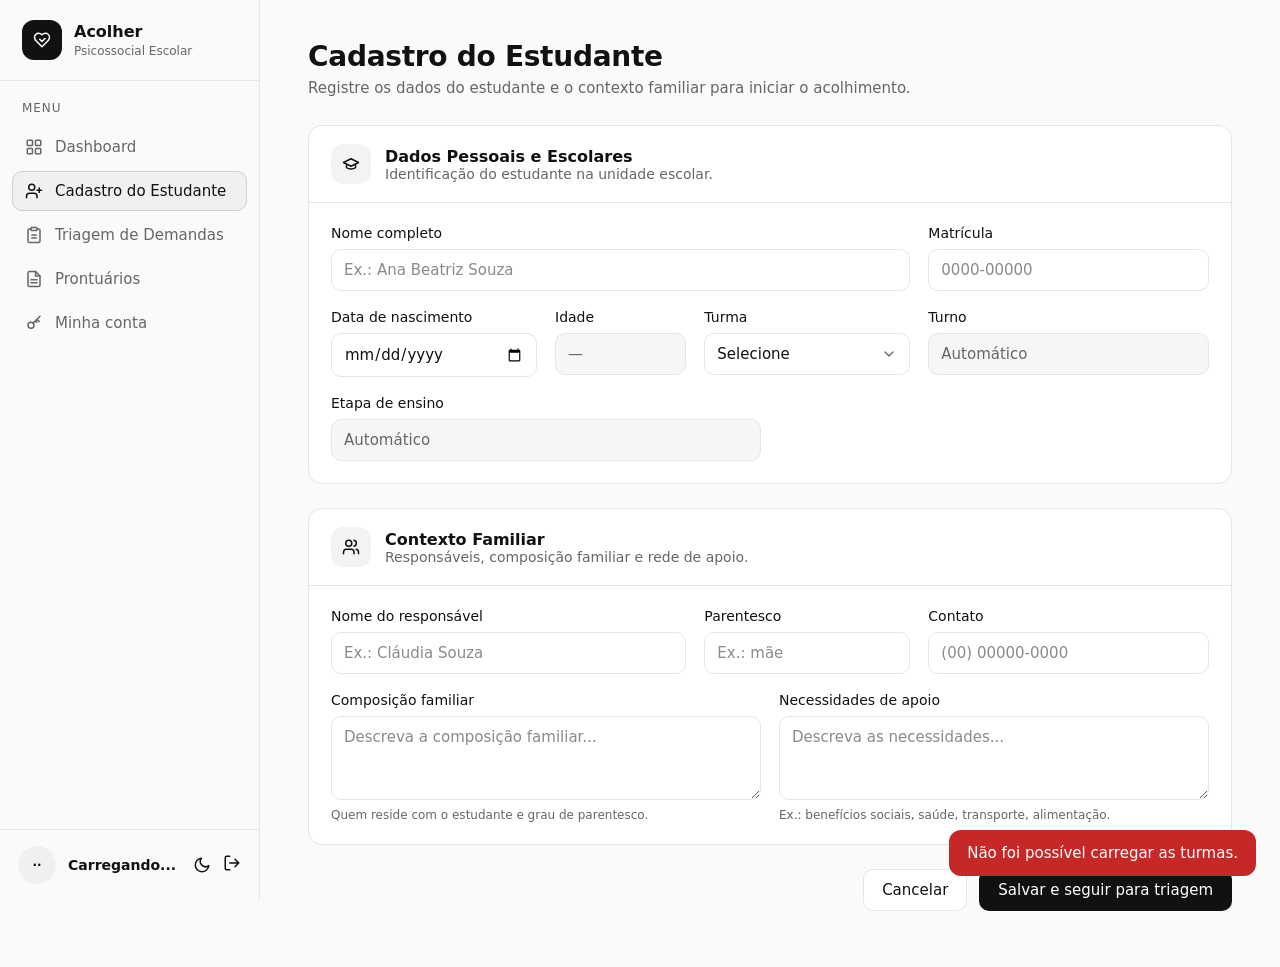
==== commit 88fa828e: "modo escuro para o sistema finalizado" ====
--- a/cadastro-estudante.html
+++ b/cadastro-estudante.html
@@ -5,6 +5,7 @@
   <meta name="viewport" content="width=device-width, initial-scale=1">
   <title>Cadastro do Estudante · Acolher</title>
   <link rel="stylesheet" href="assets/css/style.css">
+  <script src="assets/js/tema.js"></script>
 </head>
 <body>
 
--- a/assets/css/style.css
+++ b/assets/css/style.css
@@ -5,16 +5,68 @@
 
 /* ---------- Cores e medidas em um lugar só (fácil de trocar) ---------- */
 :root {
+  color-scheme: light;
   --fundo: #fafafa;
-  --branco: #ffffff;
+  --branco: #ffffff;            /* fundo de cartões e campos */
   --texto: #111111;
   --texto-suave: #666666;
   --borda: #e5e5e5;
-  --escuro: #111111;
+  --borda-forte: #cfcfcf;
+  --escuro: #111111;            /* botão principal, item marcado */
+  --escuro-hover: #333333;
+  --sobre-escuro: #ffffff;      /* texto em cima do --escuro */
+  --hover: #f0f0f0;             /* item de menu (hover/ativo) e avatar */
+  --hover-suave: #fafafa;       /* linha de tabela/opção em hover */
+  --superficie: #f3f3f3;        /* selos, chips, ícones */
+  --desabilitado: #f6f6f6;      /* campo desabilitado/somente leitura */
+  --texto-desab: #999999;
+  --rodape: #fcfcfc;            /* rodapé dos cartões */
+  --ponto: #c8c8c8;             /* bolinha da linha do tempo */
+  --placeholder: #8a8a8a;
+  --foco: #111111;
   --erro: #c62828;
+  --erro-fundo: #fdecec;
+  --erro-borda: #f3c4c4;
   --sucesso: #1b7f4b;
+  --sobre-aviso: #ffffff;       /* texto do aviso (toast) */
+  --aviso-fundo: #fff8e6;
+  --aviso-borda: #f0dca0;
+  --seta-select: url("data:image/svg+xml,%3Csvg xmlns='http://www.w3.org/2000/svg' viewBox='0 0 24 24' fill='none' stroke='%23666' stroke-width='2' stroke-linecap='round' stroke-linejoin='round'%3E%3Cpath d='m6 9 6 6 6-6'/%3E%3C/svg%3E");
   --raio: 14px;
   --largura-menu: 260px;
+}
+
+/* ---------- MODO ESCURO ----------
+   O tema.js coloca data-tema="escuro" no <html> (escolha salva ou preferência do sistema).
+   Só as cores mudam: todo o resto do CSS usa as variáveis acima. */
+:root[data-tema="escuro"] {
+  color-scheme: dark;
+  --fundo: #121314;
+  --branco: #1b1c1f;
+  --texto: #ececec;
+  --texto-suave: #a0a1a6;
+  --borda: #303136;
+  --borda-forte: #46474d;
+  --escuro: #f1f1f1;
+  --escuro-hover: #d4d4d6;
+  --sobre-escuro: #111111;
+  --hover: #26272b;
+  --hover-suave: #202125;
+  --superficie: #26272b;
+  --desabilitado: #202125;
+  --texto-desab: #75767b;
+  --rodape: #17181a;
+  --ponto: #55565b;
+  --placeholder: #7e7f85;
+  --foco: #f1f1f1;
+  --erro: #ff7b7b;
+  --erro-fundo: #3b1f21;
+  --erro-borda: #6e3034;
+  --sucesso: #4cc38a;
+  --sobre-aviso: #111111;
+  --aviso-fundo: #3a3217;
+  --aviso-borda: #6b5b24;
+  --seta-select: url("data:image/svg+xml,%3Csvg xmlns='http://www.w3.org/2000/svg' viewBox='0 0 24 24' fill='none' stroke='%23a0a1a6' stroke-width='2' stroke-linecap='round' stroke-linejoin='round'%3E%3Cpath d='m6 9 6 6 6-6'/%3E%3C/svg%3E");
 }
 
 * { box-sizing: border-box; margin: 0; }
@@ -56,7 +108,7 @@
 .marca span { font-size: 12px; color: var(--texto-suave); }
 .marca-icone {
   width: 40px; height: 40px; border-radius: 12px;
-  background: var(--escuro); color: #fff;
+  background: var(--escuro); color: var(--sobre-escuro);
   display: grid; place-items: center;
 }
 
@@ -68,8 +120,8 @@
   color: var(--texto-suave); text-decoration: none;
   border: 1px solid transparent;
 }
-.menu a:hover { background: #f0f0f0; }
-.menu a.ativo { color: var(--texto); background: #f0f0f0; border-color: #cfcfcf; font-weight: 500; }
+.menu a:hover { background: var(--hover); }
+.menu a.ativo { color: var(--texto); background: var(--hover); border-color: var(--borda-forte); font-weight: 500; }
 
 .usuario {
   display: flex; align-items: center; gap: 12px;
@@ -77,7 +129,7 @@
 }
 .avatar {
   width: 38px; height: 38px; border-radius: 50%;
-  background: #f0f0f0; font-size: 12px; font-weight: 600;
+  background: var(--hover); font-size: 12px; font-weight: 600;
   display: grid; place-items: center;
 }
 .usuario-info { flex: 1; min-width: 0; line-height: 1.3; }
@@ -87,6 +139,17 @@
   white-space: nowrap; overflow: hidden; text-overflow: ellipsis;
 }
 .sair { color: var(--texto); }
+.tema-btn {
+  background: none; border: 0; padding: 0; cursor: pointer; color: var(--texto);
+  display: grid; place-items: center; border-radius: 8px;
+}
+.tema-btn:hover { color: var(--texto-suave); }
+.tema-btn:focus-visible, .sair:focus-visible { outline: 2px solid var(--foco); outline-offset: 3px; }
+.tema-btn .i-sol { display: none; }                      /* no escuro mostra o sol (voltar ao claro) */
+:root[data-tema="escuro"] .tema-btn .i-sol { display: block; }
+:root[data-tema="escuro"] .tema-btn .i-lua { display: none; }
+.tema-flutuante { position: fixed; top: 16px; right: 16px; width: 40px; height: 40px; background: var(--branco); border: 1px solid var(--borda); border-radius: 12px; }
+
 
 /* ---------- Conteúdo ---------- */
 .conteudo { min-width: 0; padding: 40px 48px 56px; max-width: 1100px; width: 100%; }
@@ -109,7 +172,7 @@
 .card-topo p { font-size: 14px; color: var(--texto-suave); }
 .card-icone {
   width: 40px; height: 40px; border-radius: 12px;
-  background: #f3f3f3; display: grid; place-items: center;
+  background: var(--superficie); display: grid; place-items: center;
 }
 
 /* ---------- Grade de 12 colunas para os campos ---------- */
@@ -140,12 +203,12 @@
 select {
   appearance: none; -webkit-appearance: none; cursor: pointer;
   padding-right: 38px;
-  background: #fff url("data:image/svg+xml,%3Csvg xmlns='http://www.w3.org/2000/svg' viewBox='0 0 24 24' fill='none' stroke='%23666' stroke-width='2' stroke-linecap='round' stroke-linejoin='round'%3E%3Cpath d='m6 9 6 6 6-6'/%3E%3C/svg%3E") no-repeat right 12px center / 16px;
-}
-select:disabled, input:disabled { background-color: #f6f6f6; color: #999; cursor: not-allowed; }
-input::placeholder, textarea::placeholder { color: #8a8a8a; }
-input:focus, select:focus, textarea:focus { outline: 2px solid #111; outline-offset: 1px; }
-input[readonly] { background: #f6f6f6; color: var(--texto-suave); cursor: default; }
+  background: var(--branco) var(--seta-select) no-repeat right 12px center / 16px;
+}
+select:disabled, input:disabled { background-color: var(--desabilitado); color: var(--texto-desab); cursor: not-allowed; }
+input::placeholder, textarea::placeholder { color: var(--placeholder); }
+input:focus, select:focus, textarea:focus { outline: 2px solid var(--foco); outline-offset: 1px; }
+input[readonly] { background: var(--desabilitado); color: var(--texto-suave); cursor: default; }
 
 .dica { font-size: 12px; color: var(--texto-suave); }
 
@@ -160,17 +223,17 @@
   font: inherit; font-weight: 500; cursor: pointer;
   padding: 11px 18px; border-radius: 10px; border: 1px solid transparent;
 }
-.btn-escuro { background: var(--escuro); color: #fff; }
-.btn-escuro:hover { background: #333; }
+.btn-escuro { background: var(--escuro); color: var(--sobre-escuro); }
+.btn-escuro:hover { background: var(--escuro-hover); }
 .btn-claro { background: var(--branco); color: var(--texto); border-color: var(--borda); }
-.btn-claro:hover { background: #f3f3f3; }
+.btn-claro:hover { background: var(--superficie); }
 .btn:disabled { opacity: .6; cursor: wait; }
 
 /* ---------- Aviso (toast) ---------- */
 .aviso {
   position: fixed; right: 24px; bottom: 24px; z-index: 10;
   max-width: 340px; padding: 14px 18px; border-radius: 12px;
-  color: #fff; font-weight: 500;
+  color: var(--sobre-aviso); font-weight: 500;
   opacity: 0; transform: translateY(8px); pointer-events: none;
   transition: opacity .2s, transform .2s;
 }
@@ -183,7 +246,8 @@
   .layout { grid-template-columns: minmax(0, 1fr); } /* minmax: a coluna pode encolher (a tabela rola por dentro) */
   .sidebar { position: static; height: auto; }
   .menu { flex-direction: row; flex-wrap: wrap; padding: 12px; }
-  .menu-titulo, .usuario { display: none; }
+  .menu-titulo { display: none; }
+  .usuario { padding: 10px 16px; } /* no celular a barra do usuário (tema e Sair) continua visível */
   .conteudo { padding: 24px 16px 40px; }
   /* todos os campos ocupam a linha inteira */
   .col-2, .col-3, .col-4, .col-5, .col-6, .col-8 { grid-column: span 12; }
@@ -216,9 +280,9 @@
 .selo {
   display: inline-block; font-size: 12px; font-weight: 500;
   padding: 3px 10px; border-radius: 999px;
-  background: #f3f3f3; border: 1px solid var(--borda);
-}
-.selo-alerta { background: #fdecec; border-color: #f5c2c2; color: var(--erro); }
+  background: var(--superficie); border: 1px solid var(--borda);
+}
+.selo-alerta { background: var(--erro-fundo); border-color: var(--erro-borda); color: var(--erro); }
 
 /* ---------- Duas colunas ---------- */
 .duas-colunas { display: grid; grid-template-columns: minmax(0, 1fr) minmax(0, 1.15fr); gap: 24px; align-items: start; }
@@ -230,7 +294,7 @@
 }
 .card-rodape {
   display: flex; justify-content: flex-end; gap: 12px;
-  padding: 16px 22px; border-top: 1px solid var(--borda); background: #fcfcfc;
+  padding: 16px 22px; border-top: 1px solid var(--borda); background: var(--rodape);
 }
 
 /* ---------- Linha do tempo ---------- */
@@ -238,7 +302,7 @@
 .item-tempo { position: relative; padding: 0 0 22px 18px; border-left: 2px solid var(--borda); }
 .item-tempo::before { /* bolinha */
   content: ""; position: absolute; left: -6px; top: 2px;
-  width: 10px; height: 10px; border-radius: 50%; background: #c8c8c8;
+  width: 10px; height: 10px; border-radius: 50%; background: var(--ponto);
 }
 .item-tempo:first-child::before { background: var(--escuro); } /* o mais recente fica preto */
 .item-tempo:last-child { border-left-color: transparent; }
@@ -248,7 +312,7 @@
 .item-texto { margin: 8px 0; line-height: 1.45; white-space: pre-line; }
 .etiqueta {
   display: inline-block; font-size: 12px; padding: 2px 10px;
-  border: 1px solid var(--borda); border-radius: 999px; background: #fff;
+  border: 1px solid var(--borda); border-radius: 999px; background: var(--branco);
 }
 .vazio { color: var(--texto-suave); padding: 6px 0 14px; }
 .linha-tempo .vazio { list-style: none; margin-left: -18px; }
@@ -281,21 +345,21 @@
   border: 1px solid var(--borda); border-radius: 12px;
   font-weight: 400; line-height: 1.4; cursor: pointer;
 }
-.opcao:hover { background: #fafafa; }
-.opcao:has(input:checked) { border-color: var(--escuro); background: #f6f6f6; } /* marcada */
-.opcao input { width: 18px; height: 18px; padding: 0; margin-top: 2px; flex-shrink: 0; accent-color: #111; cursor: pointer; }
+.opcao:hover { background: var(--hover-suave); }
+.opcao:has(input:checked) { border-color: var(--escuro); background: var(--desabilitado); } /* marcada */
+.opcao input { width: 18px; height: 18px; padding: 0; margin-top: 2px; flex-shrink: 0; accent-color: var(--escuro); cursor: pointer; }
 .opcao span { overflow-wrap: anywhere; }
 
 /* Aviso informativo (estudante já triado) */
 .nota {
   padding: 12px 14px; border-radius: 10px; font-size: 14px; line-height: 1.5;
-  background: #fff8e6; border: 1px solid #f0dca0;
+  background: var(--aviso-fundo); border: 1px solid var(--aviso-borda);
 }
 .nota a { color: var(--texto); font-weight: 500; }
 
 /* Chips das demandas na linha do tempo do prontuário */
 .chips { display: flex; flex-wrap: wrap; gap: 6px; margin: 8px 0; }
-.etiqueta.demanda { background: #f3f3f3; }
+.etiqueta.demanda { background: var(--superficie); }
 
 @media (max-width: 1240px) { .opcoes { grid-template-columns: repeat(2, minmax(0, 1fr)); } }
 @media (max-width: 700px) { .opcoes { grid-template-columns: minmax(0, 1fr); } }
@@ -332,7 +396,7 @@
 .tabela tbody tr:last-child td { border-bottom: 0; }
 .tabela td:nth-child(2), .tabela td:nth-child(3) { white-space: nowrap; } /* turma e data não quebram */
 .linha-clicavel { cursor: pointer; }
-.linha-clicavel:hover { background: #fafafa; }
+.linha-clicavel:hover { background: var(--hover-suave); }
 .nome-aluno a { display: block; color: var(--texto); font-weight: 500; text-decoration: none; margin-bottom: 6px; overflow-wrap: anywhere; }
 .nome-aluno a:hover { text-decoration: underline; }
 .col-seta { width: 48px; text-align: right; color: var(--texto-suave); }
@@ -340,7 +404,7 @@
 .so-leitor { position: absolute; width: 1px; height: 1px; overflow: hidden; clip: rect(0 0 0 0); } /* só para leitores de tela */
 
 /* Selo "Triagem" fica só com contorno, como no wireframe */
-.selo-triagem { background: #fff; }
+.selo-triagem { background: var(--branco); }
 
 @media (max-width: 1240px) { .cards-resumo { grid-template-columns: repeat(3, minmax(0, 1fr)); } }
 @media (max-width: 760px) { .cards-resumo { grid-template-columns: repeat(2, minmax(0, 1fr)); } }
@@ -355,8 +419,8 @@
 .pag-botoes .btn { padding: 8px 14px; }
 
 /* Quem navega por teclado vê qual linha está em foco */
-.linha-clicavel:focus-within { background: #f3f3f3; }
-.nome-aluno a:focus-visible { outline: 2px solid #111; outline-offset: 2px; border-radius: 4px; }
+.linha-clicavel:focus-within { background: var(--superficie); }
+.nome-aluno a:focus-visible { outline: 2px solid var(--foco); outline-offset: 2px; border-radius: 4px; }
 .tabela td.vazio .btn { margin-left: 8px; }
 
 /* Celular: cada estudante vira um "cartãozinho" (nada de rolar para o lado) */
@@ -396,7 +460,7 @@
 #form-login .btn { width: 100%; justify-content: center; padding: 12px; }
 .login-erro {
   font-size: 13px; color: var(--erro);
-  background: #fdecec; border: 1px solid #f3c4c4; border-radius: 10px; padding: 10px 12px;
+  background: var(--erro-fundo); border: 1px solid var(--erro-borda); border-radius: 10px; padding: 10px 12px;
 }
 .login-aviso { margin-top: 20px; text-align: center; font-size: 12px; color: var(--texto-suave); }
 
@@ -405,15 +469,15 @@
 #form-usuario, #form-senha { margin-bottom: 24px; }
 .usuario-nome-lista { display: block; font-weight: 500; overflow-wrap: anywhere; }
 .usuario-email { display: block; font-size: 13px; color: var(--texto-suave); overflow-wrap: anywhere; }
-.linha-inativa { background: #fafafa; color: var(--texto-suave); }
+.linha-inativa { background: var(--hover-suave); color: var(--texto-suave); }
 .acoes-linha { display: flex; gap: 8px; flex-wrap: wrap; align-items: center; }
 .acoes-linha .btn { padding: 7px 12px; font-size: 13px; }
 .tabela-usuarios td:nth-child(2), .tabela-usuarios td:nth-child(3) { white-space: normal; }
 .dados-conta { padding: 0 22px 22px; }
 
 /* Janela de redefinir senha */
-dialog { border: 1px solid var(--borda); border-radius: var(--raio); padding: 24px; width: min(420px, calc(100vw - 32px)); }
-dialog::backdrop { background: rgba(0, 0, 0, .4); }
+dialog { background: var(--branco); color: var(--texto); border: 1px solid var(--borda); border-radius: var(--raio); padding: 24px; width: min(420px, calc(100vw - 32px)); }
+dialog::backdrop { background: rgba(0, 0, 0, .5); }
 dialog form { display: flex; flex-direction: column; gap: 16px; }
 dialog h2 { font-size: 18px; }
 .dlg-acoes { display: flex; justify-content: flex-end; gap: 12px; flex-wrap: wrap; }
